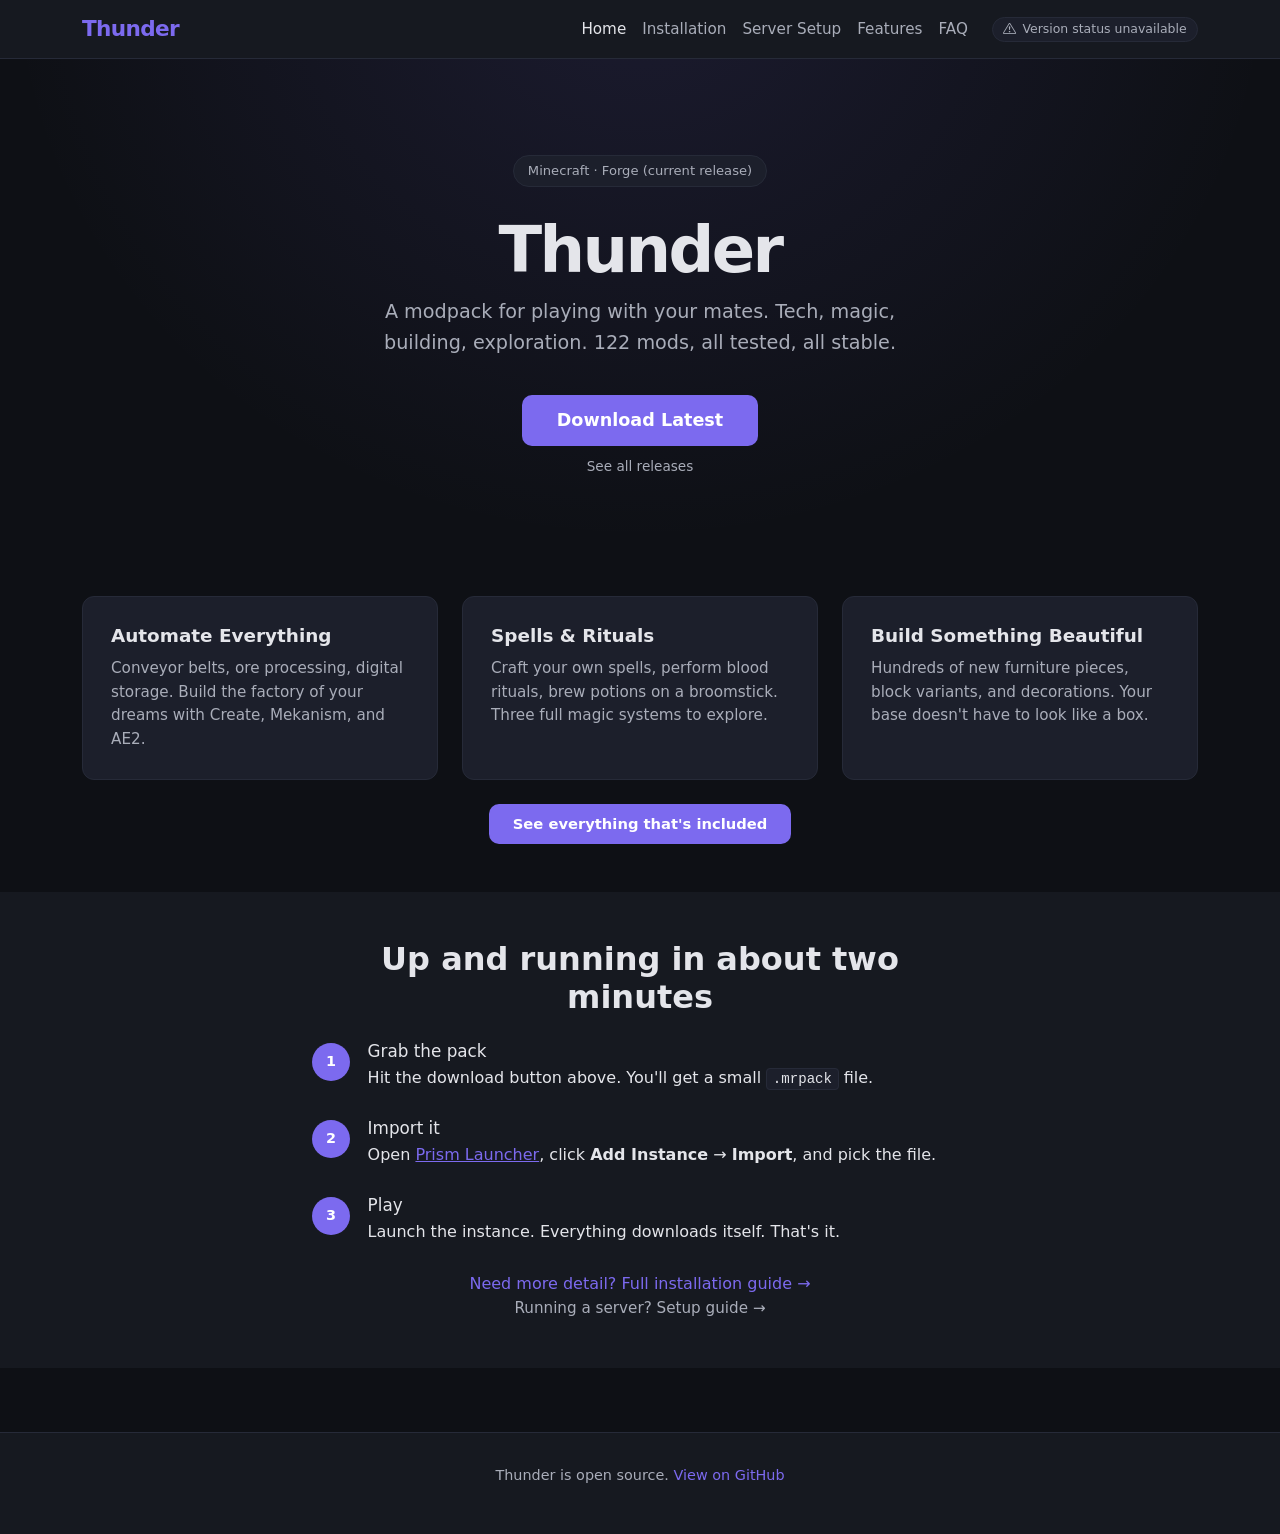
==== docs/index.html @ d8417106 "Move docs into docs/, overhaul release workflow, and harden server scripts Site files (HTML, CSS, JS" ====
<!doctype html>
<html lang="en-GB" data-bs-theme="dark">
  <head>
    <meta charset="utf-8" />
    <meta name="viewport" content="width=device-width, initial-scale=1" />
    <title>Thunder - Minecraft Modpack</title>
    <meta
      name="description"
      content="Thunder is a Forge modpack for playing with friends. Tech, magic, building, and exploration in one stable pack."
    />
    <link
      href="https://cdn.jsdelivr.net/npm/bootstrap@5.3.8/dist/css/bootstrap.min.css"
      rel="stylesheet"
      integrity="sha384-sRIl4kxILFvY47J16cr9ZwB07vP4J8+LH7qKQnuqkuIAvNWLzeN8tE5YBujZqJLB"
      crossorigin="anonymous"
    />
    <link
      href="https://cdn.jsdelivr.net/npm/bootstrap-icons@1.11.3/font/bootstrap-icons.min.css"
      rel="stylesheet"
      integrity="sha384-XGjxtQfXaH2tnPFa9x+ruJTuLE3Aa6LhHSWRr1XeTyhezb4abCG4ccI5AkVDxqC+"
      crossorigin="anonymous"
    />
    <link rel="stylesheet" href="./stylesheet.css" />
  </head>
  <body>
    <nav class="navbar navbar-expand-lg">
      <div class="container">
        <a class="navbar-brand" href="./index.html">Thunder</a>
        <button
          class="navbar-toggler"
          type="button"
          data-bs-toggle="collapse"
          data-bs-target="#navbarNav"
          aria-controls="navbarNav"
          aria-expanded="false"
          aria-label="Toggle navigation"
        >
          <span class="navbar-toggler-icon"></span>
        </button>
        <div class="collapse navbar-collapse" id="navbarNav">
          <ul class="navbar-nav ms-auto">
            <li class="nav-item">
              <a class="nav-link active" href="./index.html">Home</a>
            </li>
            <li class="nav-item">
              <a class="nav-link" href="./install.html">Installation</a>
            </li>
            <li class="nav-item">
              <a class="nav-link" href="./server.html">Server Setup</a>
            </li>
            <li class="nav-item">
              <a class="nav-link" href="./features.html">Features</a>
            </li>
            <li class="nav-item">
              <a class="nav-link" href="./faq.html">FAQ</a>
            </li>
          </ul>
          <div id="header-version-status" class="version-status ms-lg-3 mt-2 mt-lg-0" data-state="loading" aria-live="polite">
            <i class="bi bi-hourglass-split" aria-hidden="true"></i>
            <span>Loading version status</span>
          </div>
        </div>
      </div>
    </nav>

    <main>
      <section class="hero">
        <div class="container">
          <span class="badge-mc">Minecraft &middot; Forge (current release)</span>
          <h1>Thunder</h1>
          <p class="tagline">
            A modpack for playing with your mates. Tech, magic, building,
            exploration. 122 mods, all tested, all stable.
          </p>
          <a
            id="download-btn"
            class="btn-download"
            href="https://github.com/rooneyj9005/Thunder/releases"
            role="button"
          >
            Download Latest
          </a>
          <span id="download-version" class="download-version"></span>
        </div>
      </section>

      <section class="py-5">
        <div class="container">
          <div class="row g-4">
            <div class="col-md-4">
              <div class="card h-100">
                <a href="./features.html#automate">
                  <div class="card-body">
                    <h3 class="card-title">Automate Everything</h3>
                    <p class="card-text">
                      Conveyor belts, ore processing, digital storage. Build the
                      factory of your dreams with Create, Mekanism, and AE2.
                    </p>
                  </div>
                </a>
              </div>
            </div>
            <div class="col-md-4">
              <div class="card h-100">
                <a href="./features.html#magic">
                  <div class="card-body">
                    <h3 class="card-title">Spells &amp; Rituals</h3>
                    <p class="card-text">
                      Craft your own spells, perform blood rituals, brew potions
                      on a broomstick. Three full magic systems to explore.
                    </p>
                  </div>
                </a>
              </div>
            </div>
            <div class="col-md-4">
              <div class="card h-100">
                <a href="./features.html#build">
                  <div class="card-body">
                    <h3 class="card-title">Build Something Beautiful</h3>
                    <p class="card-text">
                      Hundreds of new furniture pieces, block variants, and
                      decorations. Your base doesn't have to look like a box.
                    </p>
                  </div>
                </a>
              </div>
            </div>
          </div>
          <div class="text-center mt-4">
            <a href="./features.html" class="btn-download btn-sm"
              >See everything that's included</a
            >
          </div>
        </div>
      </section>

      <section class="py-5" style="background: var(--bg-secondary)">
        <div class="container" style="max-width: 680px">
          <h2 class="text-center mb-4" style="font-weight: 800">
            Up and running in about two minutes
          </h2>
          <div class="step">
            <div class="step-number">1</div>
            <div class="step-content">
              <h3>Grab the pack</h3>
              <p>
                Hit the download button above. You'll get a small
                <code>.mrpack</code> file.
              </p>
            </div>
          </div>
          <div class="step">
            <div class="step-number">2</div>
            <div class="step-content">
              <h3>Import it</h3>
              <p>
                Open <a href="https://prismlauncher.org">Prism Launcher</a>,
                click <strong>Add Instance</strong> &rarr;
                <strong>Import</strong>, and pick the file.
              </p>
            </div>
          </div>
          <div class="step">
            <div class="step-number">3</div>
            <div class="step-content">
              <h3>Play</h3>
              <p>
                Launch the instance. Everything downloads itself. That's it.
              </p>
            </div>
          </div>
          <div class="text-center mt-3">
            <a
              href="./install.html"
              style="
                color: var(--accent);
                text-decoration: none;
                font-weight: 500;
              "
              >Need more detail? Full installation guide &rarr;</a
            >
            <br />
            <a
              href="./server.html"
              style="
                color: var(--text-body);
                text-decoration: none;
                font-weight: 500;
                font-size: 0.95rem;
              "
              >Running a server? Setup guide &rarr;</a
            >
          </div>
        </div>
      </section>
    </main>

    <footer class="site-footer">
      <div class="container">
        <p>
          Thunder is open source.
          <a href="https://github.com/rooneyj9005/Thunder">View on GitHub</a>
        </p>
      </div>
    </footer>

    <script
      src="https://cdn.jsdelivr.net/npm/bootstrap@5.3.8/dist/js/bootstrap.bundle.min.js"
      integrity="sha384-FKyoEForCGlyvwx9Hj09JcYn3nv7wiPVlz7YYwJrWVcXK/BmnVDxM+D2scQbITxI"
      crossorigin="anonymous"
    ></script>
    <script src="./functions.js"></script>
    <script>
      window.initializeThunderPage();
    </script>
  </body>
</html>
---- docs/stylesheet.css ----
:root {
  --bg-primary: #0e1015;
  --bg-secondary: #161920;
  --bg-card: #1c1f2b;
  --bg-card-hover: #222634;
  --text-primary: #e4e5ea;
  --text-body: #a9adb9;
  --accent: #7c6aef;
  --accent-hover: #6b58de;
  --accent-soft: rgba(124, 106, 239, 0.12);
  --accent-glow: rgba(124, 106, 239, 0.3);
  --border: #262a38;
  --border-light: #303548;
}

/* Base */

body {
  background: var(--bg-primary);
  color: var(--text-primary);
  min-height: 100vh;
  display: flex;
  flex-direction: column;
}

main {
  flex: 1;
}

a {
  color: var(--accent);
}
a:hover {
  color: var(--accent-hover);
}

code {
  background: var(--bg-card);
  border: 1px solid var(--border);
  border-radius: 4px;
  padding: 0.15em 0.4em;
  font-size: 0.88em;
  color: var(--text-primary);
}

/* Navbar */

.navbar {
  background: var(--bg-secondary) !important;
  border-bottom: 1px solid var(--border);
}

.navbar-brand {
  font-weight: 800;
  font-size: 1.35rem;
  color: var(--accent) !important;
  letter-spacing: -0.03em;
}

.nav-link {
  color: var(--text-body) !important;
  font-weight: 500;
  font-size: 0.95rem;
  transition: color 0.15s;
}

.nav-link:hover,
.nav-link.active {
  color: var(--text-primary) !important;
}

.version-status {
  display: inline-flex;
  align-items: center;
  gap: 0.38rem;
  padding: 0.3rem 0.65rem;
  border: 1px solid var(--border);
  border-radius: 999px;
  background: var(--bg-card);
  color: var(--text-body);
  font-size: 0.78rem;
  line-height: 1;
  white-space: nowrap;
}

.version-status .bi {
  font-size: 0.82rem;
}

.version-status[data-state="in-sync"] {
  color: var(--text-primary);
  border-color: var(--border-light);
}

.version-status[data-state="out-of-sync"] {
  color: var(--text-primary);
  border-color: var(--accent);
}

.navbar-toggler {
  border-color: var(--border);
}

.navbar-toggler-icon {
  filter: invert(0.7);
}

/* Hero */

.hero {
  padding: 6rem 0 4.5rem;
  text-align: center;
  background: radial-gradient(
    ellipse at 50% -20%,
    var(--accent-soft) 0%,
    transparent 70%
  );
}

.hero h1 {
  font-size: clamp(2.5rem, 6vw, 4rem);
  font-weight: 900;
  letter-spacing: -0.04em;
  line-height: 1.1;
  margin-bottom: 0.75rem;
}

.hero .tagline {
  font-size: 1.2rem;
  color: var(--text-body);
  max-width: 560px;
  margin: 0 auto 2.25rem;
  line-height: 1.6;
}

.badge-mc {
  display: inline-block;
  background: var(--bg-card);
  border: 1px solid var(--border);
  color: var(--text-body);
  font-size: 0.82rem;
  font-weight: 500;
  padding: 0.3rem 0.85rem;
  border-radius: 999px;
  margin-bottom: 1.75rem;
}

/* Buttons */

.btn-download {
  background: var(--accent);
  color: #fff !important;
  font-weight: 600;
  font-size: 1.1rem;
  padding: 0.8rem 2.2rem;
  border: none;
  border-radius: 10px;
  text-decoration: none !important;
  display: inline-block;
  transition:
    background 0.2s,
    box-shadow 0.2s,
    transform 0.15s;
}

.btn-download:hover {
  background: var(--accent-hover);
  box-shadow: 0 4px 24px var(--accent-glow);
  transform: translateY(-1px);
}

.btn-sm {
  font-size: 0.92rem;
  padding: 0.55rem 1.5rem;
}

.download-version {
  display: block;
  font-size: 0.85rem;
  color: var(--text-body);
  margin-top: 0.6rem;
}

/* Cards */

.card {
  background: var(--bg-card);
  border: 1px solid var(--border);
  border-radius: 12px;
  transition:
    border-color 0.2s,
    transform 0.2s,
    box-shadow 0.2s;
}

.card:hover {
  background: var(--bg-card-hover);
  border-color: var(--accent);
  transform: translateY(-3px);
  box-shadow: 0 8px 24px rgba(0, 0, 0, 0.25);
}

.card-body {
  padding: 1.75rem;
}

.card-title {
  font-weight: 700;
  font-size: 1.15rem;
  margin-bottom: 0.6rem;
  color: var(--text-primary);
}

.card-text {
  color: var(--text-body);
  font-size: 0.95rem;
  line-height: 1.55;
}

.card > a {
  display: block;
  height: 100%;
  text-decoration: none;
  color: inherit;
}

/* Feature sections */

.feature-section {
  padding: 3.5rem 0;
}

.feature-section:nth-child(even) {
  background: var(--bg-secondary);
}

.feature-section h2 {
  font-weight: 800;
  font-size: 1.6rem;
  margin-bottom: 0.4rem;
}

.feature-section .lead {
  color: var(--text-body);
  margin-bottom: 1.75rem;
  font-size: 1.05rem;
}

.feature-section ul {
  list-style: none;
  padding: 0;
}

.feature-section ul li {
  padding: 0.5rem 0;
  color: var(--text-body);
  line-height: 1.6;
}

.feature-section ul li::before {
  content: "\2022";
  color: var(--accent);
  font-weight: 700;
  margin-right: 0.6rem;
}

/* Content pages */

.content-page {
  padding: 3.5rem 0 1rem;
}

.content-page h1 {
  font-weight: 900;
  font-size: clamp(1.8rem, 4vw, 2.5rem);
  margin-bottom: 0.4rem;
}

.content-page .page-subtitle {
  color: var(--text-body);
  font-size: 1.1rem;
  margin-bottom: 2.5rem;
  line-height: 1.5;
}

.content-page h2 {
  font-weight: 800;
  font-size: 1.35rem;
  margin-top: 3rem;
  margin-bottom: 1rem;
  padding-bottom: 0.6rem;
  border-bottom: 1px solid var(--border);
}

.content-page h3 {
  font-weight: 700;
  font-size: 1.05rem;
  margin-top: 1.5rem;
  margin-bottom: 0.6rem;
}

.content-page p,
.content-page li {
  color: var(--text-body);
  line-height: 1.75;
}

.content-page a {
  text-decoration: none;
}
.content-page a:hover {
  text-decoration: underline;
}

/* Steps */

.step {
  display: flex;
  gap: 1.1rem;
  margin-bottom: 1.75rem;
  align-items: flex-start;
}

.step-number {
  flex-shrink: 0;
  width: 38px;
  height: 38px;
  background: var(--accent);
  color: #fff;
  border-radius: 50%;
  display: flex;
  align-items: center;
  justify-content: center;
  font-weight: 800;
  font-size: 0.9rem;
  margin-top: 2px;
}

.step-content h3 {
  margin-top: 0;
  margin-bottom: 0.3rem;
  font-size: 1.05rem;
}

.step-content p {
  margin-bottom: 0;
}

/* Code blocks */

.code-block {
  background: var(--bg-primary);
  border: 1px solid var(--border);
  border-radius: 10px;
  padding: 1.1rem 1.4rem;
  font-family:
    "Cascadia Code", "Fira Code", "JetBrains Mono", "Consolas", monospace;
  font-size: 0.88rem;
  color: var(--text-primary);
  overflow-x: auto;
  margin: 1.25rem 0;
  line-height: 1.65;
}

/* FAQ */

.faq-item {
  background: var(--bg-card);
  border: 1px solid var(--border);
  border-radius: 12px;
  padding: 1.75rem;
  margin-bottom: 1.25rem;
  transition: border-color 0.2s;
}

.faq-item:hover {
  border-color: var(--border-light);
}

.faq-item h3 {
  font-weight: 700;
  font-size: 1.08rem;
  margin-top: 0;
  margin-bottom: 0.75rem;
  color: var(--text-primary);
}

.faq-item p {
  margin-bottom: 0;
}

.faq-item ul {
  margin-bottom: 0.5rem;
}

/* Callouts */

.callout {
  background: var(--accent-soft);
  border-left: 4px solid var(--accent);
  border-radius: 0 10px 10px 0;
  padding: 1.1rem 1.4rem;
  margin: 1.75rem 0;
}

.callout p {
  margin-bottom: 0;
  color: var(--text-body);
}

/* Footer */

.site-footer {
  background: var(--bg-secondary);
  border-top: 1px solid var(--border);
  padding: 2rem 0;
  margin-top: 4rem;
  text-align: center;
  color: var(--text-body);
  font-size: 0.9rem;
}

.site-footer a {
  color: var(--accent);
  text-decoration: none;
}
.site-footer a:hover {
  text-decoration: underline;
}

/* Responsive */

@media (max-width: 767.98px) {
  .hero {
    padding: 3.5rem 0 3rem;
  }
  .feature-section {
    padding: 2.5rem 0;
  }
  .content-page {
    padding: 2.5rem 0 0.5rem;
  }
}
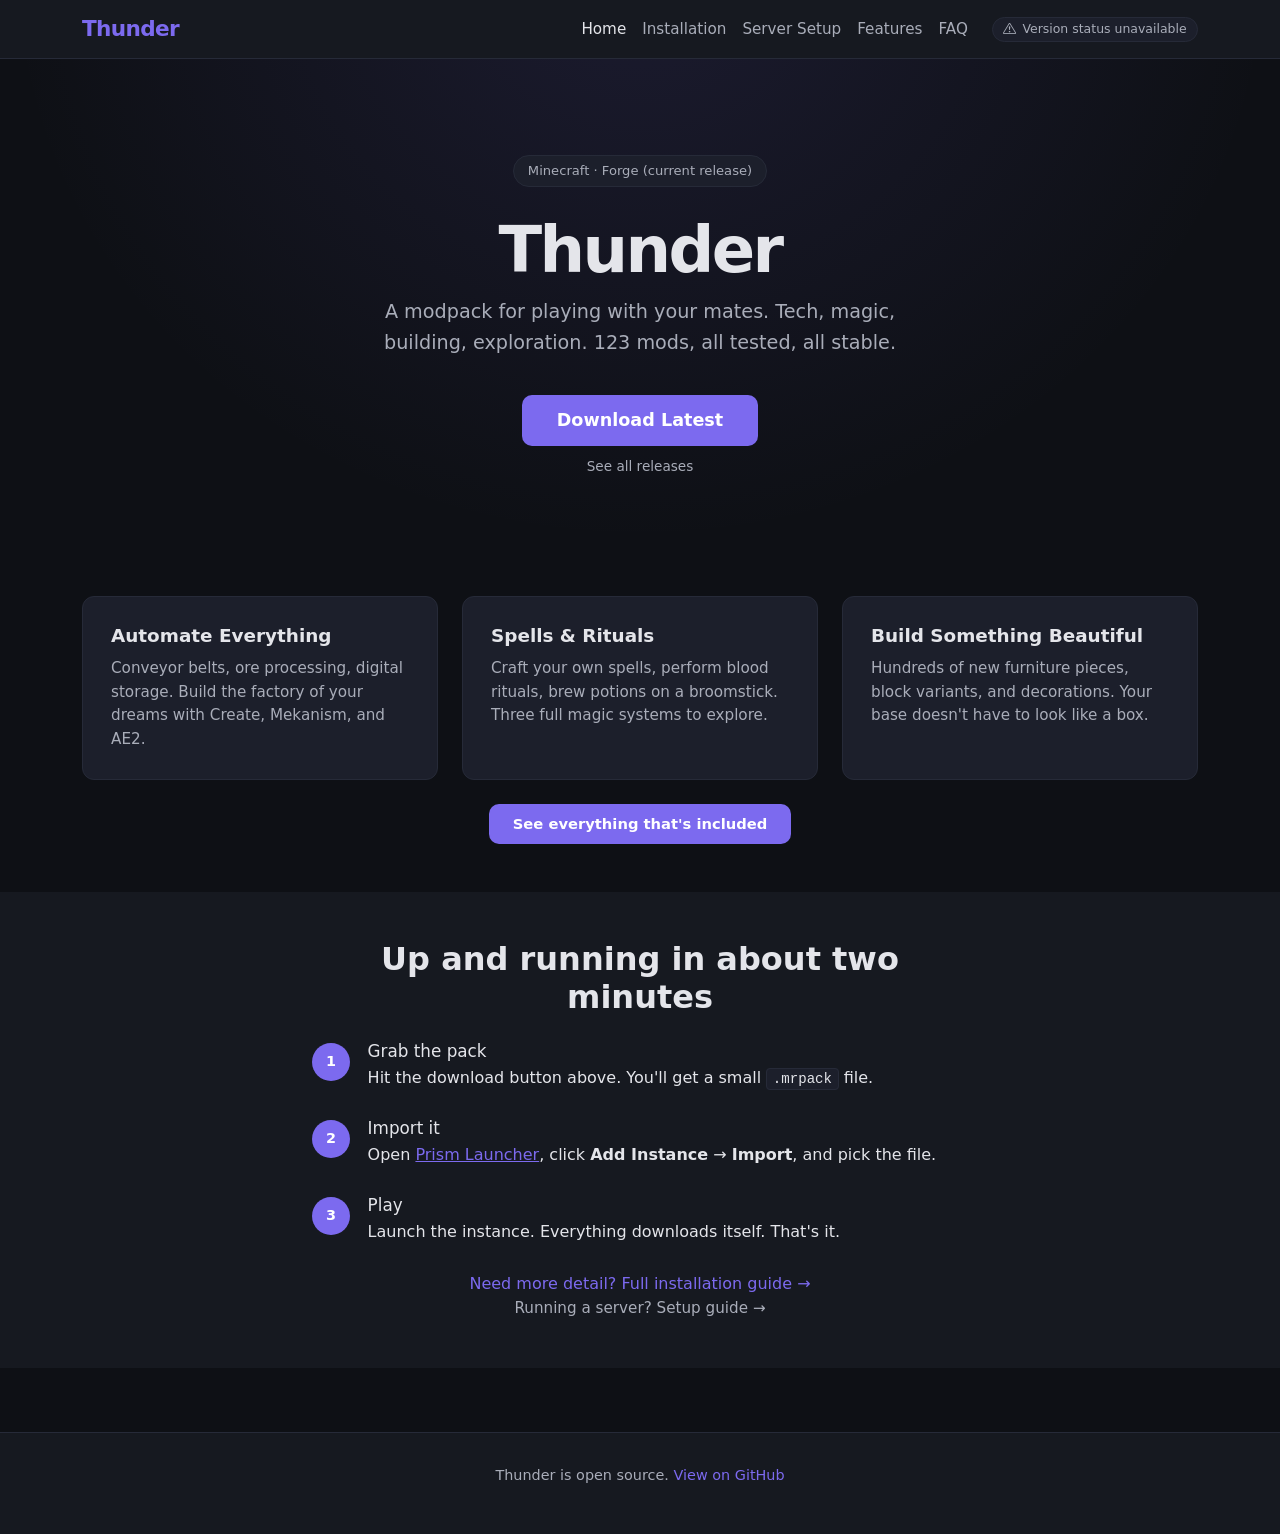
==== commit fd070a9d: "Extract update scripts, add prelaunch sync, and refresh docs for v0.5.1 Split packwiz sync logic out" ====
--- a/docs/index.html
+++ b/docs/index.html
@@ -8,6 +8,15 @@
       name="description"
       content="Thunder is a Forge modpack for playing with friends. Tech, magic, building, and exploration in one stable pack."
     />
+    <link rel="canonical" href="https://thunder.john.rooney.scot/" />
+    <meta property="og:title" content="Thunder - Minecraft Modpack" />
+    <meta property="og:description" content="Thunder is a Forge modpack for playing with friends. Tech, magic, building, and exploration in one stable pack." />
+    <meta property="og:type" content="website" />
+    <meta property="og:url" content="https://thunder.john.rooney.scot/" />
+    <meta property="og:site_name" content="Thunder" />
+    <meta name="twitter:card" content="summary" />
+    <meta name="twitter:title" content="Thunder - Minecraft Modpack" />
+    <meta name="twitter:description" content="Thunder is a Forge modpack for playing with friends. Tech, magic, building, and exploration in one stable pack." />
     <link
       href="https://cdn.jsdelivr.net/npm/bootstrap@5.3.8/dist/css/bootstrap.min.css"
       rel="stylesheet"
@@ -70,7 +79,7 @@
           <h1>Thunder</h1>
           <p class="tagline">
             A modpack for playing with your mates. Tech, magic, building,
-            exploration. 122 mods, all tested, all stable.
+            exploration. 123 mods, all tested, all stable.
           </p>
           <a
             id="download-btn"
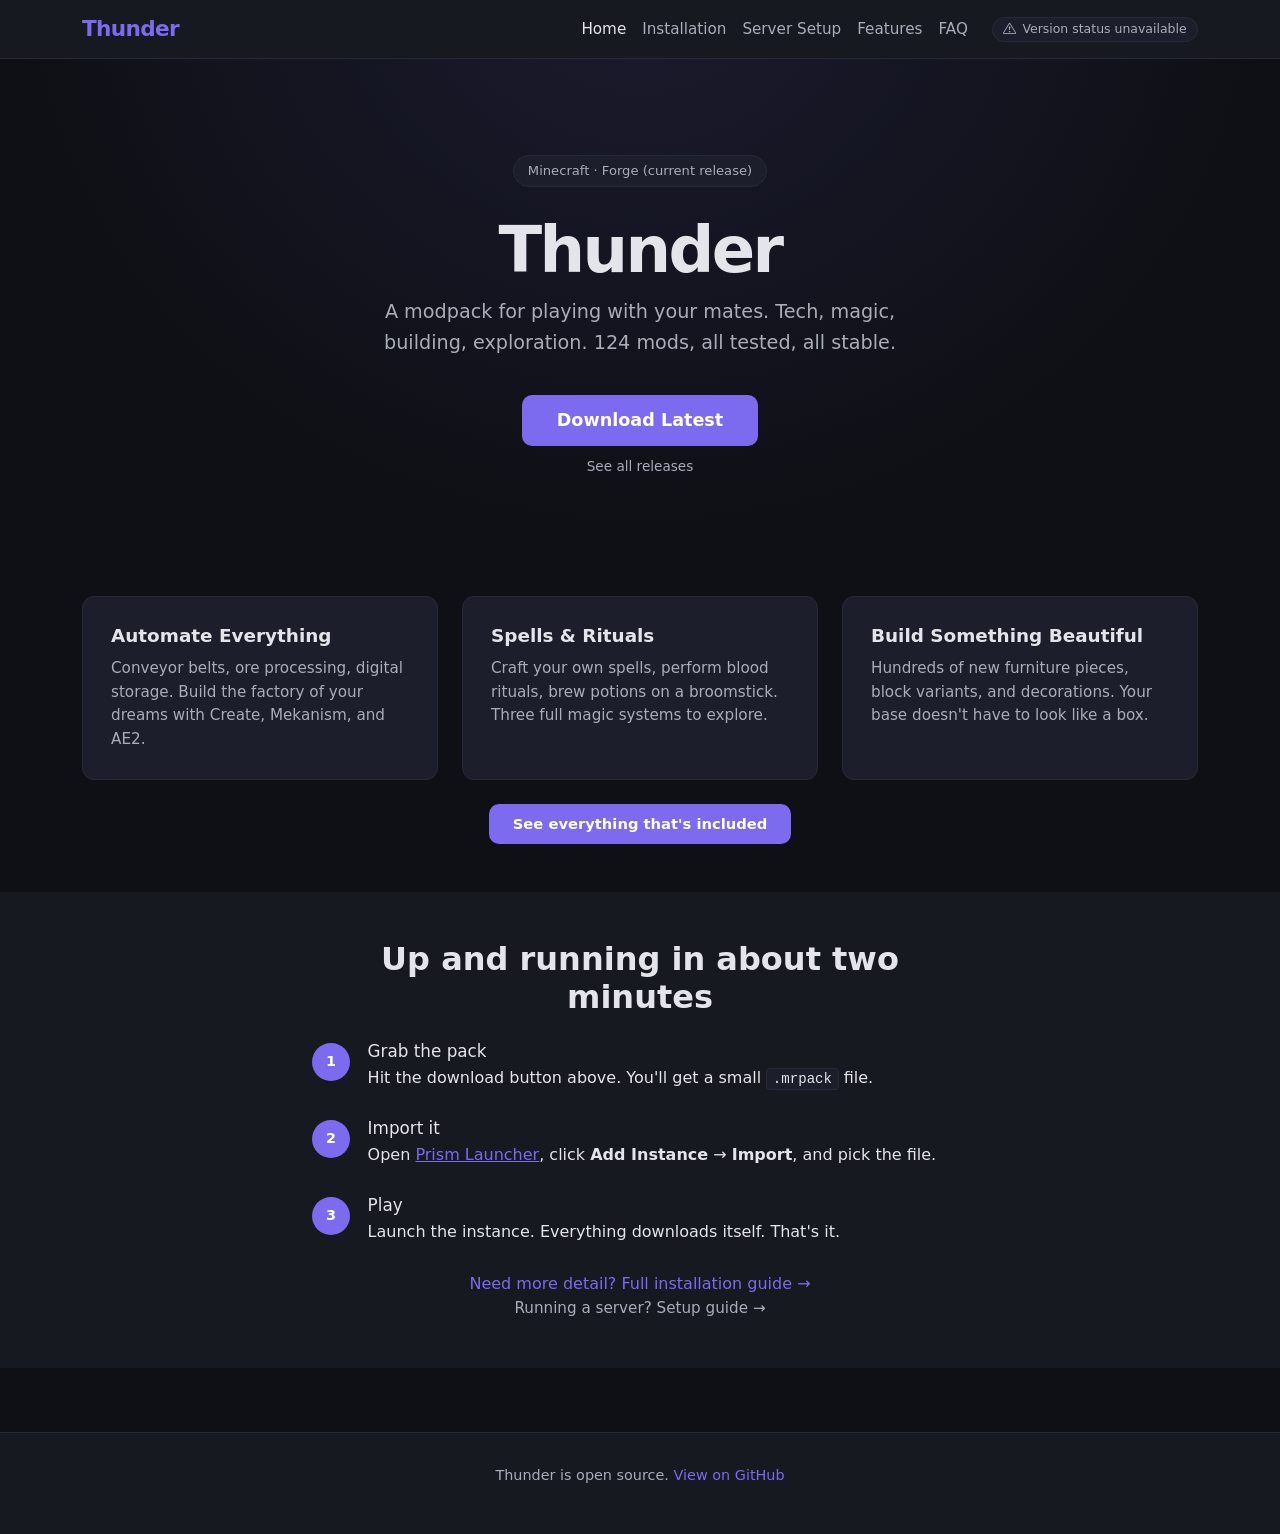
==== commit fb0c1bd7: "chore: update mod count to 124 and increment version to 0.5.3 Signed-off-by: John Rooney <john@roone" ====
--- a/docs/index.html
+++ b/docs/index.html
@@ -79,7 +79,7 @@
           <h1>Thunder</h1>
           <p class="tagline">
             A modpack for playing with your mates. Tech, magic, building,
-            exploration. 123 mods, all tested, all stable.
+            exploration. 124 mods, all tested, all stable.
           </p>
           <a
             id="download-btn"
